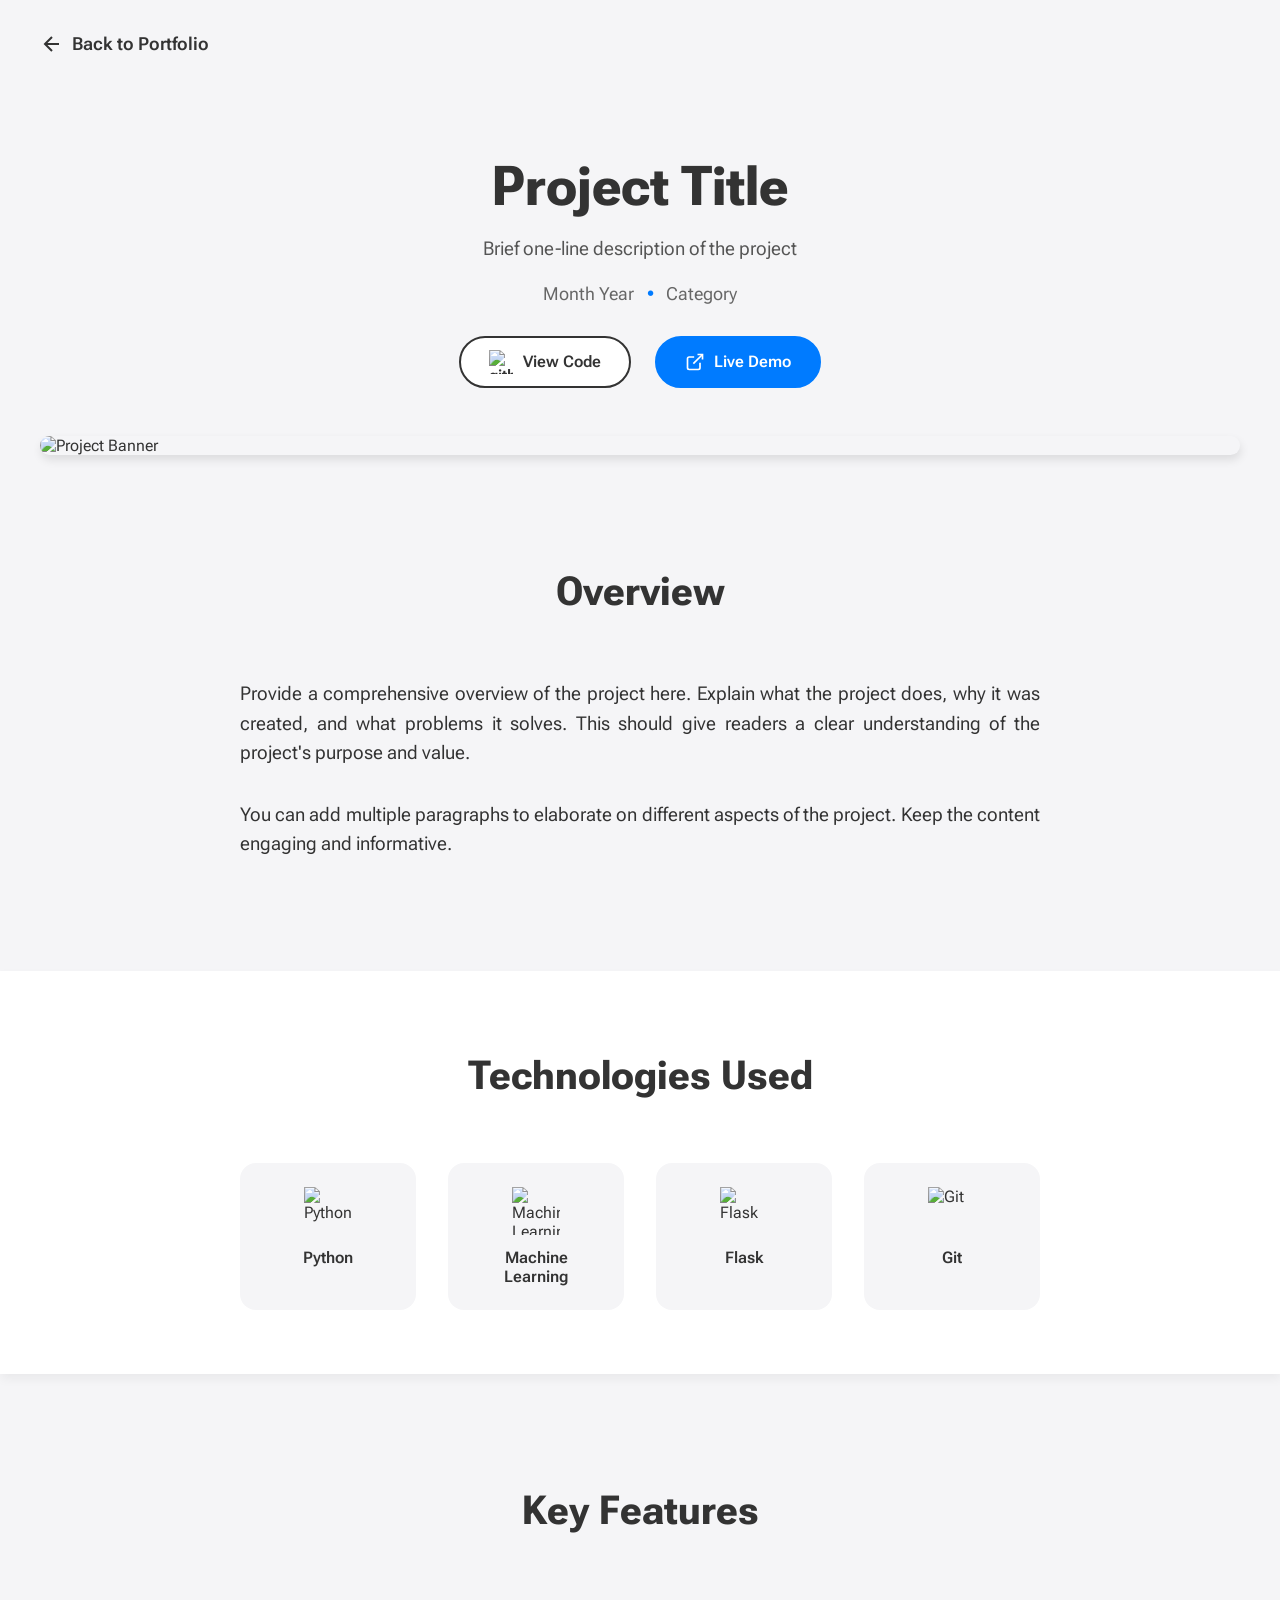
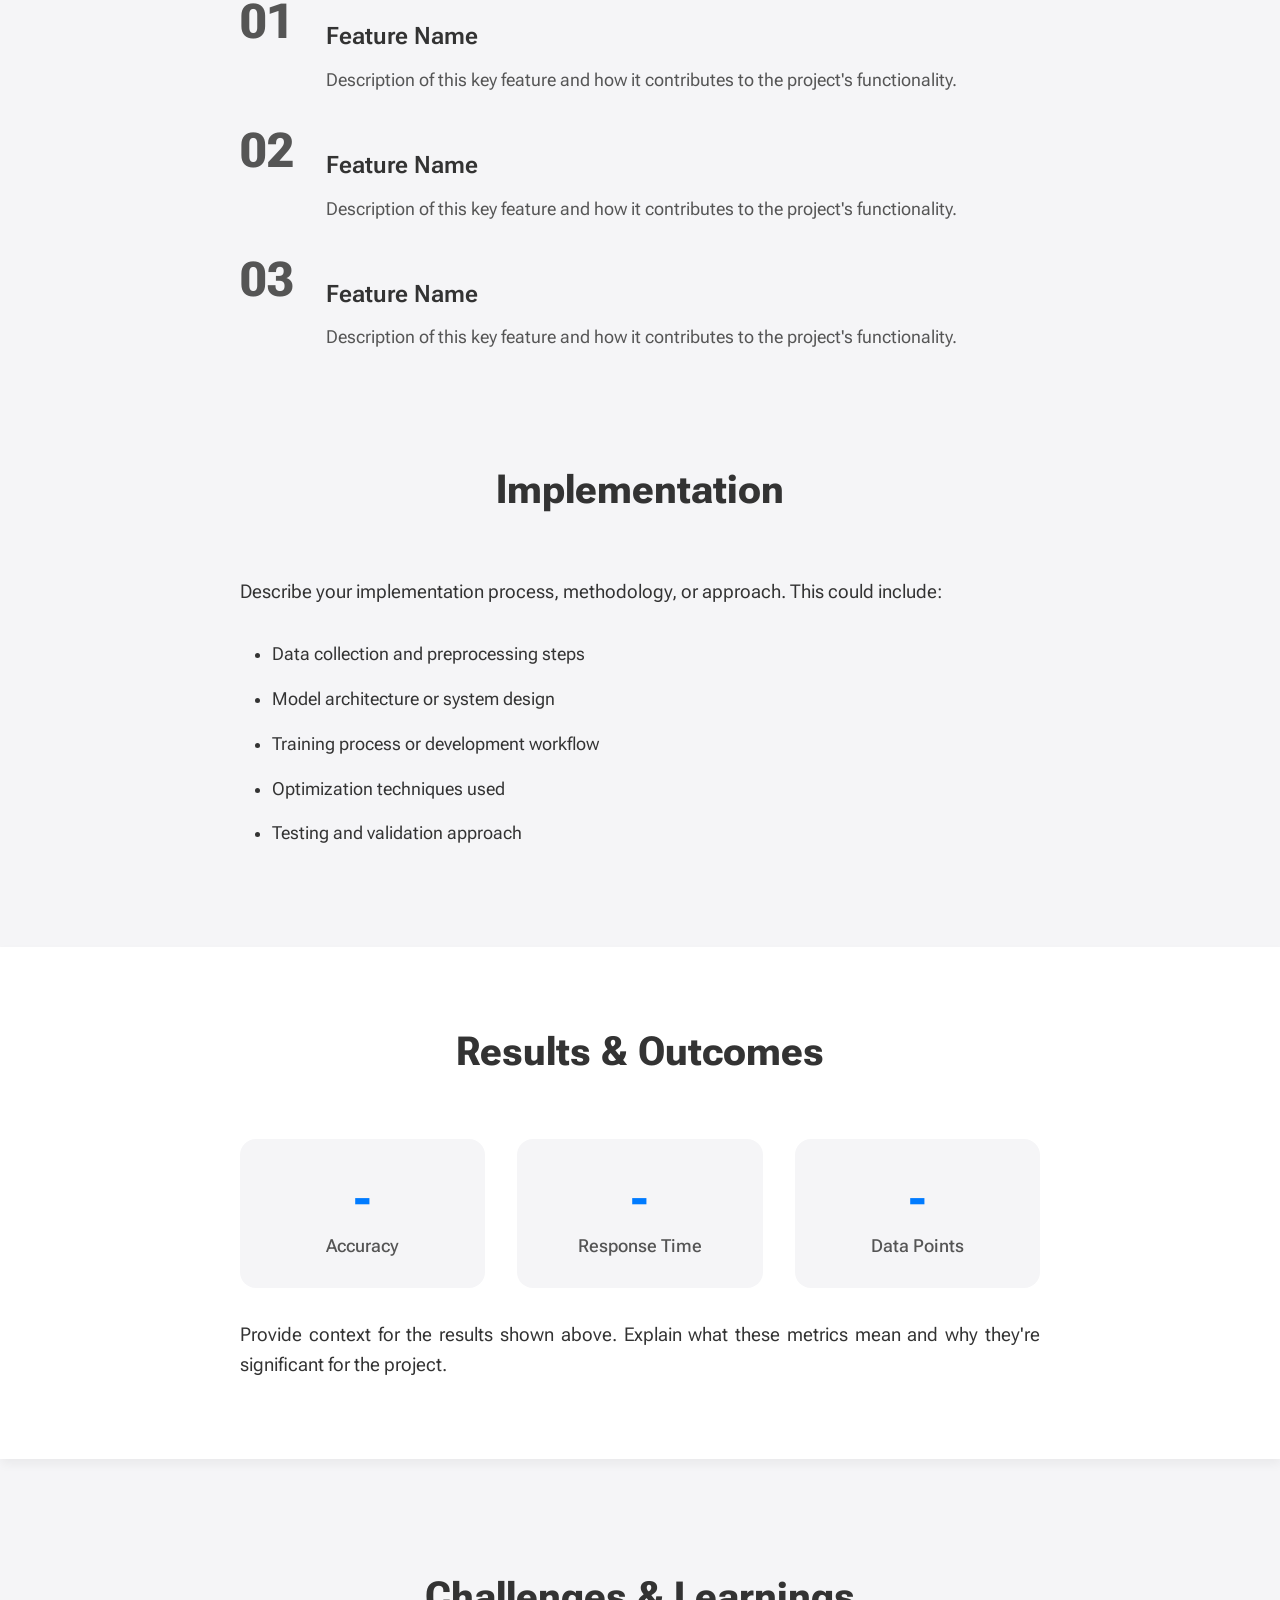
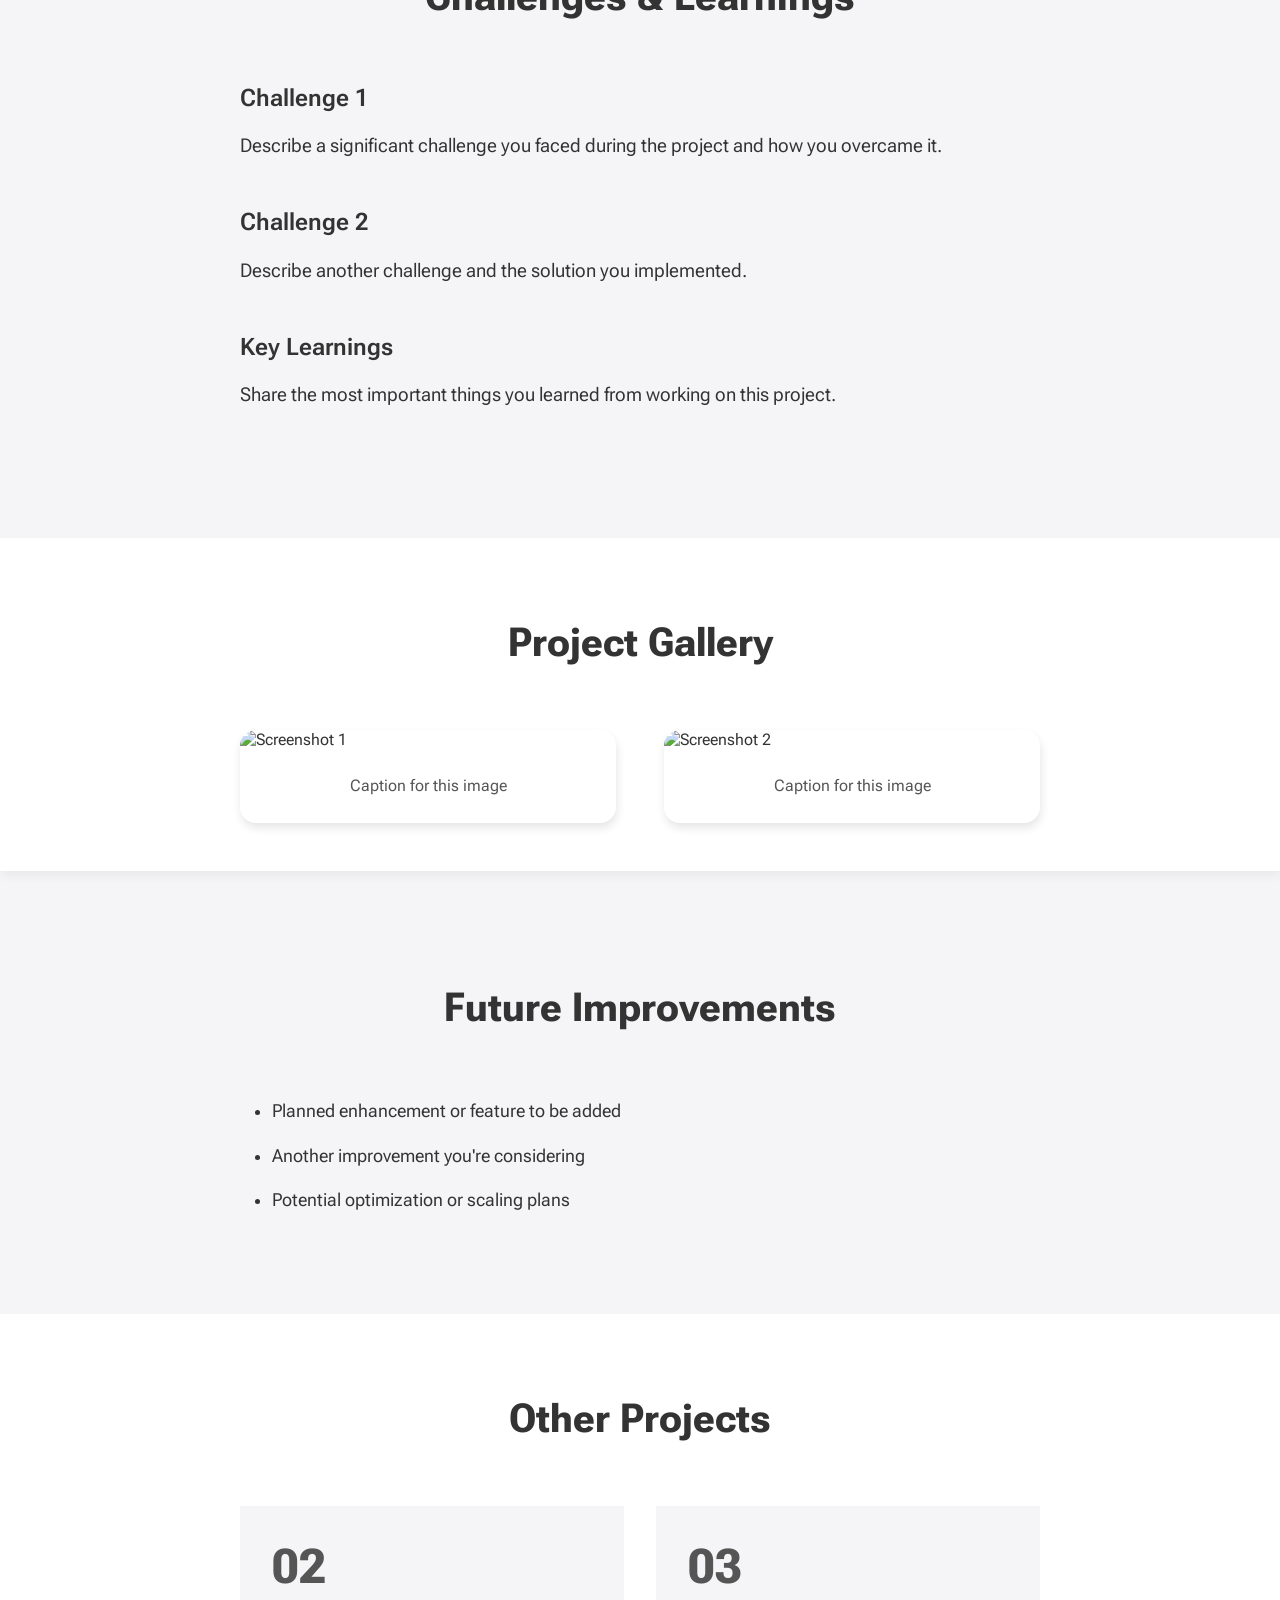
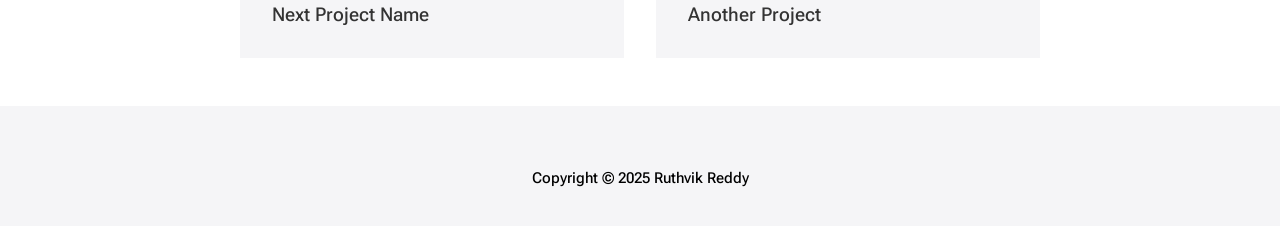
==== projects/lawmate.html @ 62420c9e "Update Portfolio" ====
<!DOCTYPE html>
<html lang="en">
  <head>
    <meta charset="UTF-8" />
    <meta name="viewport" content="width=device-width, initial-scale=1.0" />
    <link rel="stylesheet" type="text/css" href="../public/project-template.css" />
    <link rel="preconnect" href="https://fonts.googleapis.com" />
    <link rel="preconnect" href="https://fonts.gstatic.com" crossorigin />
    <link
      href="https://fonts.googleapis.com/css2?family=Roboto+Flex:opsz,wght@8..144,100..1000&display=swap"
      rel="stylesheet"
    />
    <title>Project Name - Portfolio</title>
  </head>
  <body>
    <!-- Back Navigation -->
    <nav class="back-nav">
      <a href="index.html" class="back-link">
        <svg width="24" height="24" viewBox="0 0 24 24" fill="none" stroke="currentColor" stroke-width="2">
          <path d="M19 12H5M12 19l-7-7 7-7"/>
        </svg>
        Back to Portfolio
      </a>
    </nav>

    <!-- Project Header -->
    <section class="project-header">
      <div class="project-header-content">
        <h1 class="project-title">Project Title</h1>
        <p class="project-subtitle">Brief one-line description of the project</p>
        <div class="project-meta">
          <span class="project-date">Month Year</span>
          <span class="meta-separator">•</span>
          <span class="project-category">Category</span>
        </div>
        <div class="project-links">
          <a href="#" target="_blank" class="project-link-btn github-btn">
            <img src="assets/github.png" alt="github" />
            View Code
          </a>
          <a href="#" target="_blank" class="project-link-btn demo-btn">
            <svg width="20" height="20" viewBox="0 0 24 24" fill="none" stroke="currentColor" stroke-width="2">
              <path d="M18 13v6a2 2 0 0 1-2 2H5a2 2 0 0 1-2-2V8a2 2 0 0 1 2-2h6"/>
              <polyline points="15 3 21 3 21 9"/>
              <line x1="10" y1="14" x2="21" y2="3"/>
            </svg>
            Live Demo
          </a>
        </div>
      </div>
    </section>

    <!-- Project Image/Banner -->
    <section class="project-banner">
      <div class="banner-container">
        <img src="assets/project-placeholder.png" alt="Project Banner" class="banner-image" />
      </div>
    </section>

    <!-- Project Overview -->
    <section class="project-section">
      <div class="section-content">
        <h2 class="section-heading">Overview</h2>
        <p class="section-text">
          Provide a comprehensive overview of the project here. Explain what the project does,
          why it was created, and what problems it solves. This should give readers a clear
          understanding of the project's purpose and value.
        </p>
        <p class="section-text">
          You can add multiple paragraphs to elaborate on different aspects of the project.
          Keep the content engaging and informative.
        </p>
      </div>
    </section>

    <!-- Tech Stack -->
    <section class="project-section tech-stack-section">
      <div class="section-content">
        <h2 class="section-heading">Technologies Used</h2>
        <div class="tech-grid">
          <div class="tech-item">
            <img src="assets/python.png" alt="Python" class="tech-icon" />
            <span class="tech-name">Python</span>
          </div>
          <div class="tech-item">
            <img src="assets/ML.png" alt="Machine Learning" class="tech-icon" />
            <span class="tech-name">Machine Learning</span>
          </div>
          <div class="tech-item">
            <img src="assets/Flask.png" alt="Flask" class="tech-icon" />
            <span class="tech-name">Flask</span>
          </div>
          <div class="tech-item">
            <img src="assets/GitHub.png" alt="Git" class="tech-icon" />
            <span class="tech-name">Git</span>
          </div>
          <!-- Add more tech items as needed -->
        </div>
      </div>
    </section>

    <!-- Key Features -->
    <section class="project-section">
      <div class="section-content">
        <h2 class="section-heading">Key Features</h2>
        <div class="features-list">
          <div class="feature-item">
            <div class="feature-number">01</div>
            <div class="feature-content">
              <h3 class="feature-title">Feature Name</h3>
              <p class="feature-description">
                Description of this key feature and how it contributes to the project's functionality.
              </p>
            </div>
          </div>
          <div class="feature-item">
            <div class="feature-number">02</div>
            <div class="feature-content">
              <h3 class="feature-title">Feature Name</h3>
              <p class="feature-description">
                Description of this key feature and how it contributes to the project's functionality.
              </p>
            </div>
          </div>
          <div class="feature-item">
            <div class="feature-number">03</div>
            <div class="feature-content">
              <h3 class="feature-title">Feature Name</h3>
              <p class="feature-description">
                Description of this key feature and how it contributes to the project's functionality.
              </p>
            </div>
          </div>
        </div>
      </div>
    </section>

    <!-- Implementation/Methodology -->
    <section class="project-section">
      <div class="section-content">
        <h2 class="section-heading">Implementation</h2>
        <p class="section-text">
          Describe your implementation process, methodology, or approach. This could include:
        </p>
        <ul class="implementation-list">
          <li>Data collection and preprocessing steps</li>
          <li>Model architecture or system design</li>
          <li>Training process or development workflow</li>
          <li>Optimization techniques used</li>
          <li>Testing and validation approach</li>
        </ul>
      </div>
    </section>

    <!-- Results/Outcomes -->
    <section class="project-section results-section">
      <div class="section-content">
        <h2 class="section-heading">Results & Outcomes</h2>
        <div class="results-grid">
          <div class="result-card">
            <div class="result-value">-</div>
            <div class="result-label">Accuracy</div>
          </div>
          <div class="result-card">
            <div class="result-value">-</div>
            <div class="result-label">Response Time</div>
          </div>
          <div class="result-card">
            <div class="result-value">-</div>
            <div class="result-label">Data Points</div>
          </div>
        </div>
        <p class="section-text">
          Provide context for the results shown above. Explain what these metrics mean
          and why they're significant for the project.
        </p>
      </div>
    </section>

    <!-- Challenges & Learnings -->
    <section class="project-section">
      <div class="section-content">
        <h2 class="section-heading">Challenges & Learnings</h2>
        <div class="challenge-item">
          <h3 class="challenge-title">Challenge 1</h3>
          <p class="section-text">
            Describe a significant challenge you faced during the project and how you overcame it.
          </p>
        </div>
        <div class="challenge-item">
          <h3 class="challenge-title">Challenge 2</h3>
          <p class="section-text">
            Describe another challenge and the solution you implemented.
          </p>
        </div>
        <div class="learnings">
          <h3 class="challenge-title">Key Learnings</h3>
          <p class="section-text">
            Share the most important things you learned from working on this project.
          </p>
        </div>
      </div>
    </section>

    <!-- Project Images/Screenshots -->
    <section class="project-section gallery-section">
      <div class="section-content">
        <h2 class="section-heading">Project Gallery</h2>
        <div class="gallery-grid">
          <div class="gallery-item">
            <img src="assets/project-placeholder.png" alt="Screenshot 1" />
            <p class="gallery-caption">Caption for this image</p>
          </div>
          <div class="gallery-item">
            <img src="assets/project-placeholder.png" alt="Screenshot 2" />
            <p class="gallery-caption">Caption for this image</p>
          </div>
        </div>
      </div>
    </section>

    <!-- Future Improvements -->
    <section class="project-section">
      <div class="section-content">
        <h2 class="section-heading">Future Improvements</h2>
        <ul class="improvements-list">
          <li>Planned enhancement or feature to be added</li>
          <li>Another improvement you're considering</li>
          <li>Potential optimization or scaling plans</li>
        </ul>
      </div>
    </section>

    <!-- Navigation to Other Projects -->
    <section class="other-projects">
      <div class="other-projects-content">
        <h2 class="section-heading">Other Projects</h2>
        <div class="other-projects-grid">
          <a href="project2.html" class="other-project-card">
            <span class="other-project-number">02</span>
            <span class="other-project-title">Next Project Name</span>
          </a>
          <a href="project3.html" class="other-project-card">
            <span class="other-project-number">03</span>
            <span class="other-project-title">Another Project</span>
          </a>
        </div>
      </div>
    </section>

    <!-- Footer -->
    <div class="footer">
      <p>Copyright © 2025 Ruthvik Reddy</p>
    </div>

    <!-- Scroll to Top Button -->
    <button id="scrollTopBtn" class="scroll-top-btn">
      <svg width="24" height="24" viewBox="0 0 24 24" fill="none" stroke="currentColor" stroke-width="2">
        <path d="M12 19V5M5 12l7-7 7 7"/>
      </svg>
    </button>

    <!-- JavaScript -->
    <script src="../src/project-template.js"></script>
  </body>
</html>
---- public/project-template.css ----
/* Project Template Styles - Consistent with Main Portfolio */

body {
  font-family: "Roboto Flex", sans-serif;
  margin: 0;
  padding: 0;
  background-color: #f5f5f7;
  color: #333;
  transition: all 0.3s ease;
}

html, body {
  overflow-x: hidden;
  scroll-behavior: smooth;
}

/* Back Navigation */
.back-nav {
  max-width: 75rem;
  margin: 0 auto;
  padding: 2rem 2.5rem 1rem 2.5rem;
}

.back-link {
  display: inline-flex;
  align-items: center;
  gap: 0.5rem;
  text-decoration: none;
  color: #333;
  font-weight: 600;
  font-size: 1.1rem;
  transition: color 0.3s ease, transform 0.3s ease;
}

.back-link:hover {
  color: #007bff;
  transform: translateX(-5px);
}

.back-link svg {
  width: 1.5rem;
  height: 1.5rem;
}

/* Project Header */
.project-header {
  max-width: 75rem;
  margin: 0 auto;
  padding: 2rem 2.5rem;
  text-align: center;
}

.project-header-content {
  max-width: 50rem;
  margin: 0 auto;
}

.project-title {
  font-size: 3.4375rem;
  font-weight: 700;
  color: #333;
  margin-bottom: 0.5rem;
}

.project-subtitle {
  font-size: 1.2rem;
  color: #555;
  margin-bottom: 1.5rem;
  font-weight: 400;
}

.project-meta {
  display: flex;
  justify-content: center;
  align-items: center;
  gap: 0.8rem;
  margin-bottom: 2rem;
  font-size: 1.1rem;
  color: #666;
}

.meta-separator {
  color: #007bff;
  font-weight: 700;
}

.project-links {
  display: flex;
  justify-content: center;
  gap: 1.5rem;
  flex-wrap: wrap;
}

.project-link-btn {
  display: inline-flex;
  align-items: center;
  gap: 0.6rem;
  padding: 0.75rem 1.75rem;
  border: 0.18rem solid #333;
  border-radius: 3.125rem;
  text-decoration: none;
  font-weight: 600;
  font-size: 1rem;
  transition: all 0.3s ease;
}

.github-btn {
  background-color: #fff;
  color: #333;
}

.github-btn:hover {
  background-color: #333;
  color: #fff;
  transform: scale(1.05);
}

.github-btn img {
  width: 1.5rem;
  height: 1.5rem;
}

.demo-btn {
  background-color: #007bff;
  color: #fff;
  border-color: #007bff;
}

.demo-btn:hover {
  background-color: #0056b3;
  border-color: #0056b3;
  transform: scale(1.05);
}

/* Project Banner */
.project-banner {
  max-width: 75rem;
  margin: 0 auto;
  margin-top: 1rem;
  padding: 0 2.5rem 2rem 2.5rem;
}

.banner-container {
  width: 100%;
  border-radius: 1.5625rem;
  overflow: hidden;
  box-shadow: 0.0625rem 0.3125rem 0.625rem rgba(0, 0, 0, 0.1);
}

.banner-image {
  width: 100%;
  height: auto;
  display: block;
}

/* Section Styling */
.project-section {
  max-width: 75rem;
  margin: 0 auto;
  padding: 3rem 2.5rem;
  margin-bottom: 2rem;
}

.section-content {
  max-width: 50rem;
  margin: 0 auto;
}

.section-heading {
  font-size: 2.5rem;
  font-weight: 700;
  color: #333;
  margin-bottom: 4rem;
  text-align: center;
}

.section-text {
  font-size: 1.2rem;
  line-height: 1.85rem;
  color: #333;
  margin-bottom: 2rem;
  text-align: justify;
}

/* Tech Stack Section */
.tech-stack-section {
  background-color: #fff;
  border-radius: 0;
  box-shadow: 0.0625rem 0.3125rem 0.625rem rgba(0, 0, 0, 0.05);
  padding-bottom: 4rem;
}

.tech-grid {
  display: grid;
  grid-template-columns: repeat(auto-fit, minmax(8rem, 1fr));
  gap: 2rem;
  margin-top: 2rem;
}

.tech-item {
  display: flex;
  flex-direction: column;
  align-items: center;
  gap: 0.8rem;
  padding: 1.5rem;
  background-color: #f5f5f7;
  border-radius: 1rem;
  transition: transform 0.3s ease, box-shadow 0.3s ease;
}

.tech-item:hover {
  transform: translateY(-5px);
  box-shadow: 0 0.5rem 1rem rgba(0, 0, 0, 0.1);
}

.tech-icon {
  width: 3rem;
  height: 3rem;
}

.tech-name {
  font-size: 1rem;
  font-weight: 600;
  color: #333;
  text-align: center;
}

/* Features List */
.features-list {
  display: flex;
  flex-direction: column;
  gap: 1rem;
  margin-top: 4rem;
  margin-bottom: -4rem;
}

.feature-item {
  display: flex;
  gap: 2rem;
  align-items: flex-start;
}

.feature-number {
  font-size: 3rem;
  font-weight: 700;
  color: #555;
  flex-shrink: 0;
  line-height: 1;
}

.feature-content {
  flex: 1;
}

.feature-title {
  font-size: 1.5rem;
  font-weight: 600;
  color: #333;
  margin-bottom: 0.5rem;
}

.feature-description {
  font-size: 1.1rem;
  line-height: 1.6rem;
  color: #555;
}

/* Implementation List */
.implementation-list {
  font-size: 1.1rem;
  line-height: 2rem;
  color: #333;
  padding-left: 2rem;
  margin-top: 1rem;
}

.implementation-list li {
  margin-bottom: 0.8rem;
}

/* Results Section */
.results-section {
  background-color: #fff;
  border-radius: 0;
  box-shadow: 0.0625rem 0.3125rem 0.625rem rgba(0, 0, 0, 0.05);
}

.results-grid {
  display: grid;
  grid-template-columns: repeat(auto-fit, minmax(10rem, 1fr));
  gap: 2rem;
  margin: 2rem 0;
}

.result-card {
  text-align: center;
  padding: 2rem;
  background-color: #f5f5f7;
  border-radius: 1rem;
  transition: transform 0.3s ease;
}

.result-card:hover {
  transform: translateY(-5px);
}

.result-value {
  font-size: 3rem;
  font-weight: 700;
  color: #007bff;
  margin-bottom: 0.5rem;
}

.result-label {
  font-size: 1.1rem;
  color: #555;
  font-weight: 500;
}

/* Challenges Section */
.challenge-item,
.learnings {
  margin-bottom: 3rem;
}

.challenge-title {
  font-size: 1.5rem;
  font-weight: 600;
  color: #333;
  margin-bottom: 0.8rem;
}

/* Gallery Section */
.gallery-section {
  background-color: #fff;
  border-radius: 0;
  box-shadow: 0.0625rem 0.3125rem 0.625rem rgba(0, 0, 0, 0.05);
}

.gallery-grid {
  display: grid;
  grid-template-columns: repeat(auto-fit, minmax(20rem, 1fr));
  gap: 3rem;
  margin-top: 2rem;
}

.gallery-item {
  border-radius: 1rem;
  overflow: hidden;
  box-shadow: 0.0625rem 0.3125rem 0.625rem rgba(0, 0, 0, 0.1);
}

.gallery-item img {
  width: 100%;
  height: auto;
  display: block;
}

.gallery-caption {
  padding: 0.7rem;
  font-size: 1rem;
  color: #555;
  text-align: center;
}


/* Lightbox Modal (Image view in Gallery)*/
.lightbox {
  display: none;
  position: fixed;
  top: 0;
  left: 0;
  width: 100%;
  height: 100%;
  background-color: rgba(0, 0, 0, 0.9);
  z-index: 2000;
  justify-content: center;
  align-items: center;
  animation: fadeIn 0.3s ease;
}

.lightbox.active {
  display: flex;
}

@keyframes fadeIn {
  from { opacity: 0; }
  to { opacity: 1; }
}

.lightbox-content {
  position: relative;
  max-width: 90%;
  max-height: 90%;
  display: flex;
  flex-direction: column;
  align-items: center;
  animation: scaleIn 0.3s ease;
  justify-content: center; 
  margin: auto; 
}

@keyframes scaleIn {
  from {
    transform: scale(0.8);
    opacity: 0;
  }
  to {
    transform: scale(1);
    opacity: 1;
  }
}

#lightbox-img {
  max-width: 100%;
  max-height: 80vh;
  width: auto;
  height: auto;
  border-radius: 0.5rem;
  box-shadow: 0 0.625rem 1.875rem rgba(0, 0, 0, 0.5);
  object-fit: contain;
  display: block;   
}

.lightbox-caption-text {
  color: #fff;
  font-size: 1.2rem;
  margin-top: 1.5rem;
  text-align: center;
  padding: 0 2rem;
  font-weight: 500;
}

.lightbox-close {
  position: absolute;
  top: -3rem;
  right: 0;
  font-size: 3rem;
  color: #fff;
  cursor: pointer;
  transition: color 0.3s ease, transform 0.3s ease;
  z-index: 2001;
}

.lightbox-close:hover {
  color: #007bff;
  transform: scale(1.2);
}

/* Update gallery-item for cursor */
.gallery-item {
  cursor: pointer;
  transition: transform 0.3s ease, box-shadow 0.3s ease;
}

.gallery-item:hover {
  transform: translateY(-5px);
  box-shadow: 0.3125rem 0.625rem 1.25rem rgba(0, 0, 0, 0.15);
}

.gallery-item:hover img {
  transform: scale(1.05);
}


/* Improvements List */
.improvements-list {
  font-size: 1.1rem;
  line-height: 2rem;
  color: #333;
  padding-left: 2rem;
  margin-top: 1rem;
}

.improvements-list li {
  margin-bottom: 0.8rem;
}

/* Other Projects Section */
.other-projects {
  max-width: 75rem;
  margin: 0 auto;
  padding: 3rem 2.5rem;
  background-color: #fff;
}

.other-projects-content {
  max-width: 50rem;
  margin: 0 auto;
}

.other-projects-grid {
  display: grid;
  grid-template-columns: repeat(auto-fit, minmax(15rem, 1fr));
  gap: 2rem;
  margin-top: 2rem;
}

.other-project-card {
  position: relative;
  display: flex;
  flex-direction: column;
  padding: 2rem;
  text-decoration: none;
  color: #333;
  background-color: #f5f5f7;
  border-radius: 0;
  transition: background-color 0.3s ease;
  overflow: hidden;
}

.other-project-card:hover {
  background-color: #e8e8ea;
}

.other-project-number {
  font-size: 3rem;
  font-weight: 700;
  color: #555;
  margin-bottom: 0.5rem;
}

.other-project-title {
  font-size: 1.2rem;
  font-weight: 500;
}

.other-project-card::after {
  content: '';
  position: absolute;
  bottom: 0;
  left: 0;
  height: 0.3rem;
  width: 0;
  background-color: #007bff;
  transition: width 0.5s ease;
}

.other-project-card:hover::after {
  width: 100%;
}

/* Footer */
.footer {
  width: 100%;
  display: flex;
  justify-content: center;
  align-items: center;
  color: #000;
  font-size: 0.9375rem;
  font-weight: 500;
  text-align: center;
  padding: 1.5rem 0;
  background-color: #f5f5f7;
  margin-top: 1.5rem;
}

/* Scroll to Top Button */
.scroll-top-btn {
  position: fixed;
  bottom: 2rem;
  right: 2rem;
  width: 3rem;
  height: 3rem;
  background-color: #007bff;
  color: #fff;
  border: none;
  border-radius: 50%;
  cursor: pointer;
  display: none;
  align-items: center;
  justify-content: center;
  box-shadow: 0 0.3125rem 0.625rem rgba(0, 0, 0, 0.2);
  transition: all 0.3s ease;
  z-index: 1000;
}

.scroll-top-btn:hover {
  background-color: #0056b3;
  transform: translateY(-5px);
}

.scroll-top-btn.show {
  display: flex;
}

/* Mobile Responsive */
@media (max-width: 30rem) {
  .back-nav {
    padding: 1.5rem 1.5rem 0.5rem 1.5rem;
  }

  .back-link {
    font-size: 0.95rem;
  }

  .project-header {
    padding: 1.5rem;
  }

  .project-title {
    font-size: 2.5rem;
  }

  .project-subtitle {
    font-size: 1.2rem;
  }

  .project-meta {
    flex-direction: column;
    gap: 0.3rem;
    font-size: 0.95rem;
  }

  .meta-separator {
    display: none;
  }

  .project-links {
    flex-direction: column;
    gap: 1rem;
  }

  .project-link-btn {
    width: 100%;
    justify-content: center;
    font-size: 0.95rem;
    padding: 0.7rem 1.5rem;
  }

  .project-banner {
    padding: 0 1.5rem 1.5rem 1.5rem;
  }

  .banner-container {
    border-radius: 1rem;
  }

  .project-section {
    padding: 2rem 1.5rem;
  }

  .section-heading {
    font-size: 2rem;
  }

  .section-text {
    font-size: 1rem;
    line-height: 1.6rem;
  }

  .tech-grid {
    grid-template-columns: repeat(2, 1fr);
    gap: 1rem;
  }

  .tech-item {
    padding: 1rem;
  }

  .tech-icon {
    width: 2.5rem;
    height: 2.5rem;
  }

  .tech-name {
    font-size: 0.9rem;
  }

  .features-list {
    gap: 2rem;
  }

  .feature-item {
    flex-direction: column;
    gap: 1rem;
  }

  .feature-number {
    font-size: 2.5rem;
  }

  .feature-title {
    font-size: 1.3rem;
  }

  .feature-description {
    font-size: 1rem;
  }

  .implementation-list,
  .improvements-list {
    font-size: 1rem;
    line-height: 1.6rem;
    padding-left: 1.5rem;
  }

  .results-grid {
    grid-template-columns: 1fr;
    gap: 1.5rem;
  }

  .result-card {
    padding: 1.5rem;
  }

  .result-value {
    font-size: 2.5rem;
  }

  .challenge-title {
    font-size: 1.3rem;
  }

  .gallery-grid {
    grid-template-columns: 1fr;
    gap: 1.5rem;
  }

  .other-projects {
    padding: 2rem 1.5rem;
  }

  .other-projects-grid {
    grid-template-columns: 1fr;
    gap: 1.5rem;
  }

  .other-project-card {
    padding: 1.5rem;
  }

  .other-project-number {
    font-size: 2.5rem;
  }

  .other-project-title {
    font-size: 1.1rem;
  }

  .scroll-top-btn {
    bottom: 1.5rem;
    right: 1.5rem;
    width: 2.5rem;
    height: 2.5rem;
  }

  .footer {
    font-size: 0.8rem;
    padding: 1rem 0;
  }
}

/* Tablet Responsive */
@media (min-width: 31rem) and (max-width: 64rem) {
  .back-nav {
    padding: 1.8rem 2rem 0.8rem 2rem;
  }

  .back-link {
    font-size: 1rem;
  }

  .project-header {
    padding: 1.8rem 2rem;
  }

  .project-title {
    font-size: 3rem;
  }

  .project-subtitle {
    font-size: 1.3rem;
  }

  .project-meta {
    font-size: 1rem;
  }

  .project-link-btn {
    font-size: 0.95rem;
    padding: 0.7rem 1.5rem;
  }

  .project-banner {
    padding: 0 2rem 1.8rem 2rem;
  }

  .banner-container {
    border-radius: 1.2rem;
  }

  .project-section {
    padding: 2.5rem 2rem;
  }

  .section-heading {
    font-size: 2.2rem;
  }

  .section-text {
    font-size: 1.1rem;
    line-height: 1.7rem;
  }

  .tech-grid {
    grid-template-columns: repeat(3, 1fr);
    gap: 1.5rem;
  }

  .tech-item {
    padding: 1.2rem;
  }

  .tech-icon {
    width: 2.8rem;
    height: 2.8rem;
  }

  .features-list {
    gap: 2.2rem;
  }

  .feature-number {
    font-size: 2.8rem;
  }

  .feature-title {
    font-size: 1.4rem;
  }

  .feature-description {
    font-size: 1.05rem;
  }

  .implementation-list,
  .improvements-list {
    font-size: 1.05rem;
    line-height: 1.8rem;
  }

  .results-grid {
    grid-template-columns: repeat(3, 1fr);
    gap: 1.8rem;
  }

  .result-card {
    padding: 1.8rem;
  }

  .result-value {
    font-size: 2.8rem;
  }

  .challenge-title {
    font-size: 1.4rem;
  }

  .gallery-grid {
    grid-template-columns: repeat(2, 1fr);
    gap: 1.8rem;
  }

  .other-projects {
    padding: 2.5rem 2rem;
  }

  .other-projects-grid {
    grid-template-columns: repeat(2, 1fr);
    gap: 1.8rem;
  }

  .other-project-card {
    padding: 1.8rem;
  }

  .other-project-number {
    font-size: 2.8rem;
  }

  .other-project-title {
    font-size: 1.15rem;
  }

  .scroll-top-btn {
    bottom: 1.8rem;
    right: 1.8rem;
    width: 2.8rem;
    height: 2.8rem;
  }

  .footer {
    font-size: 0.85rem;
  }
}
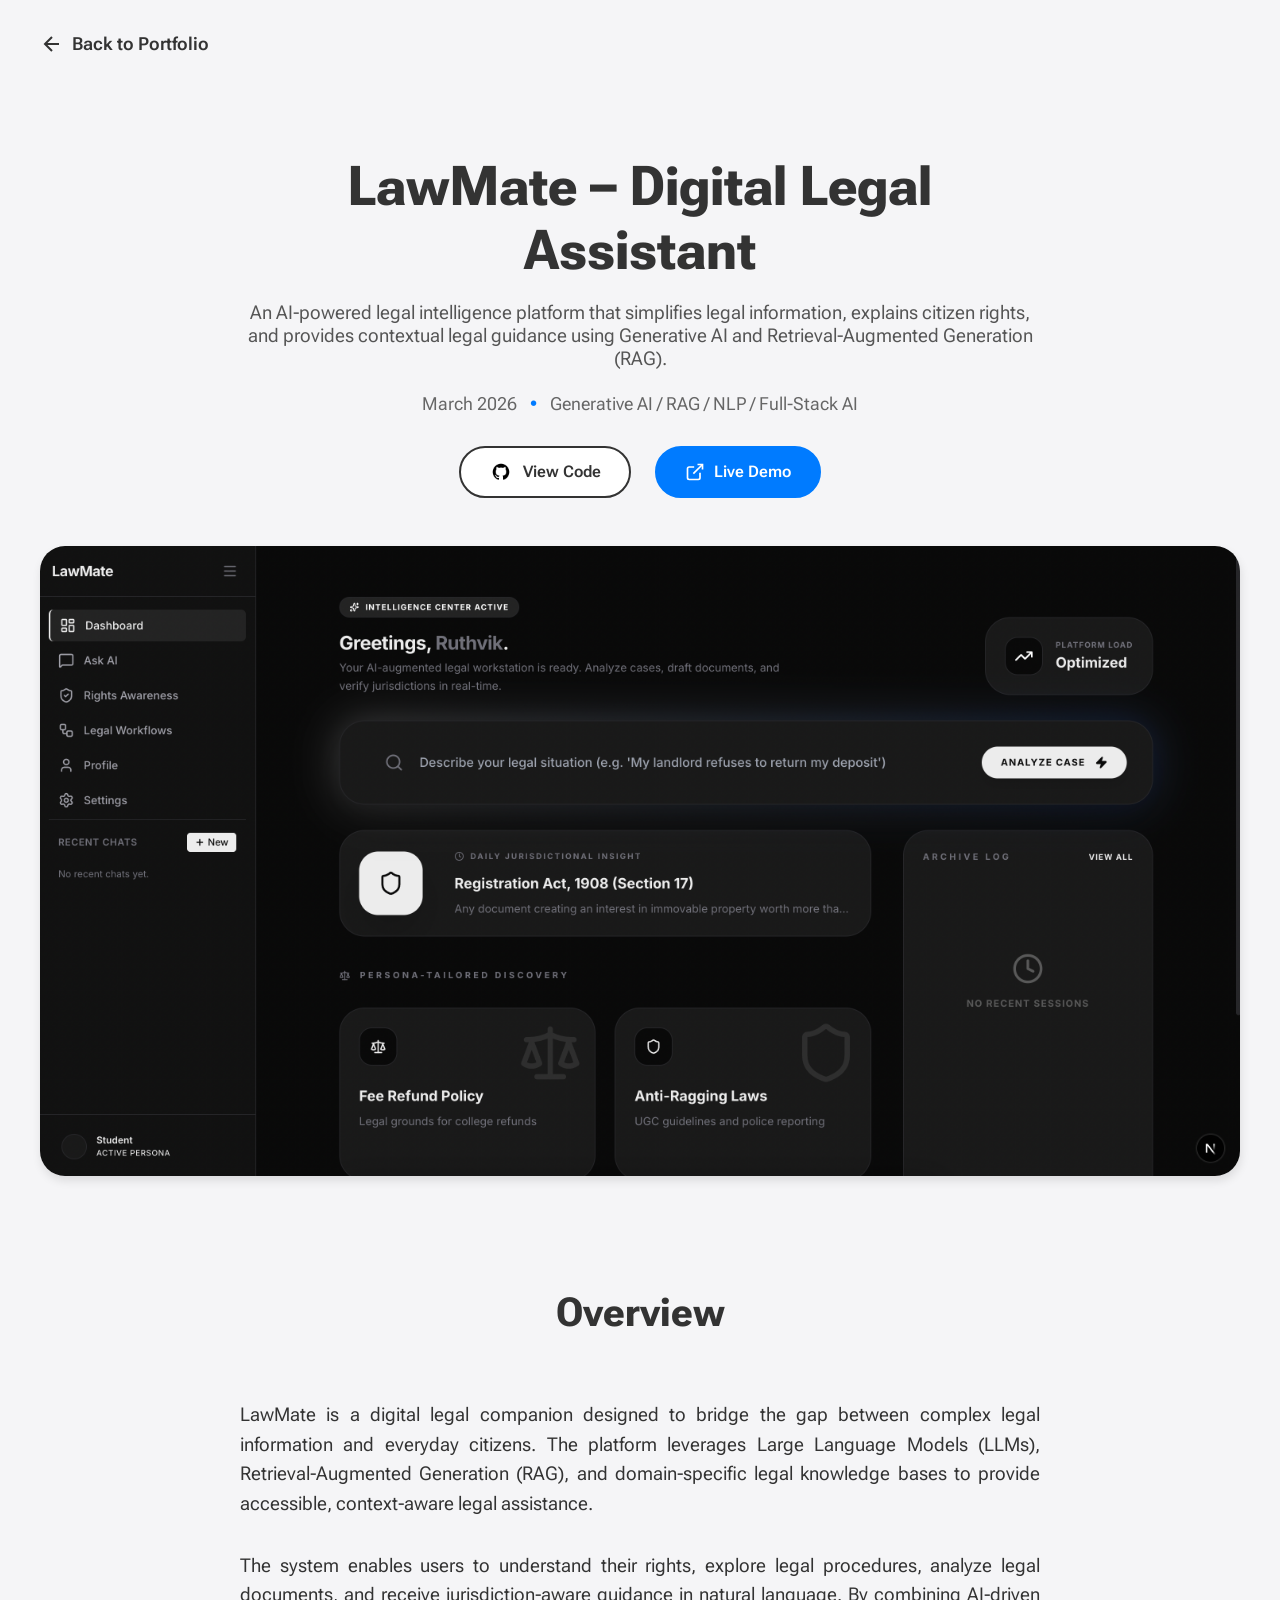
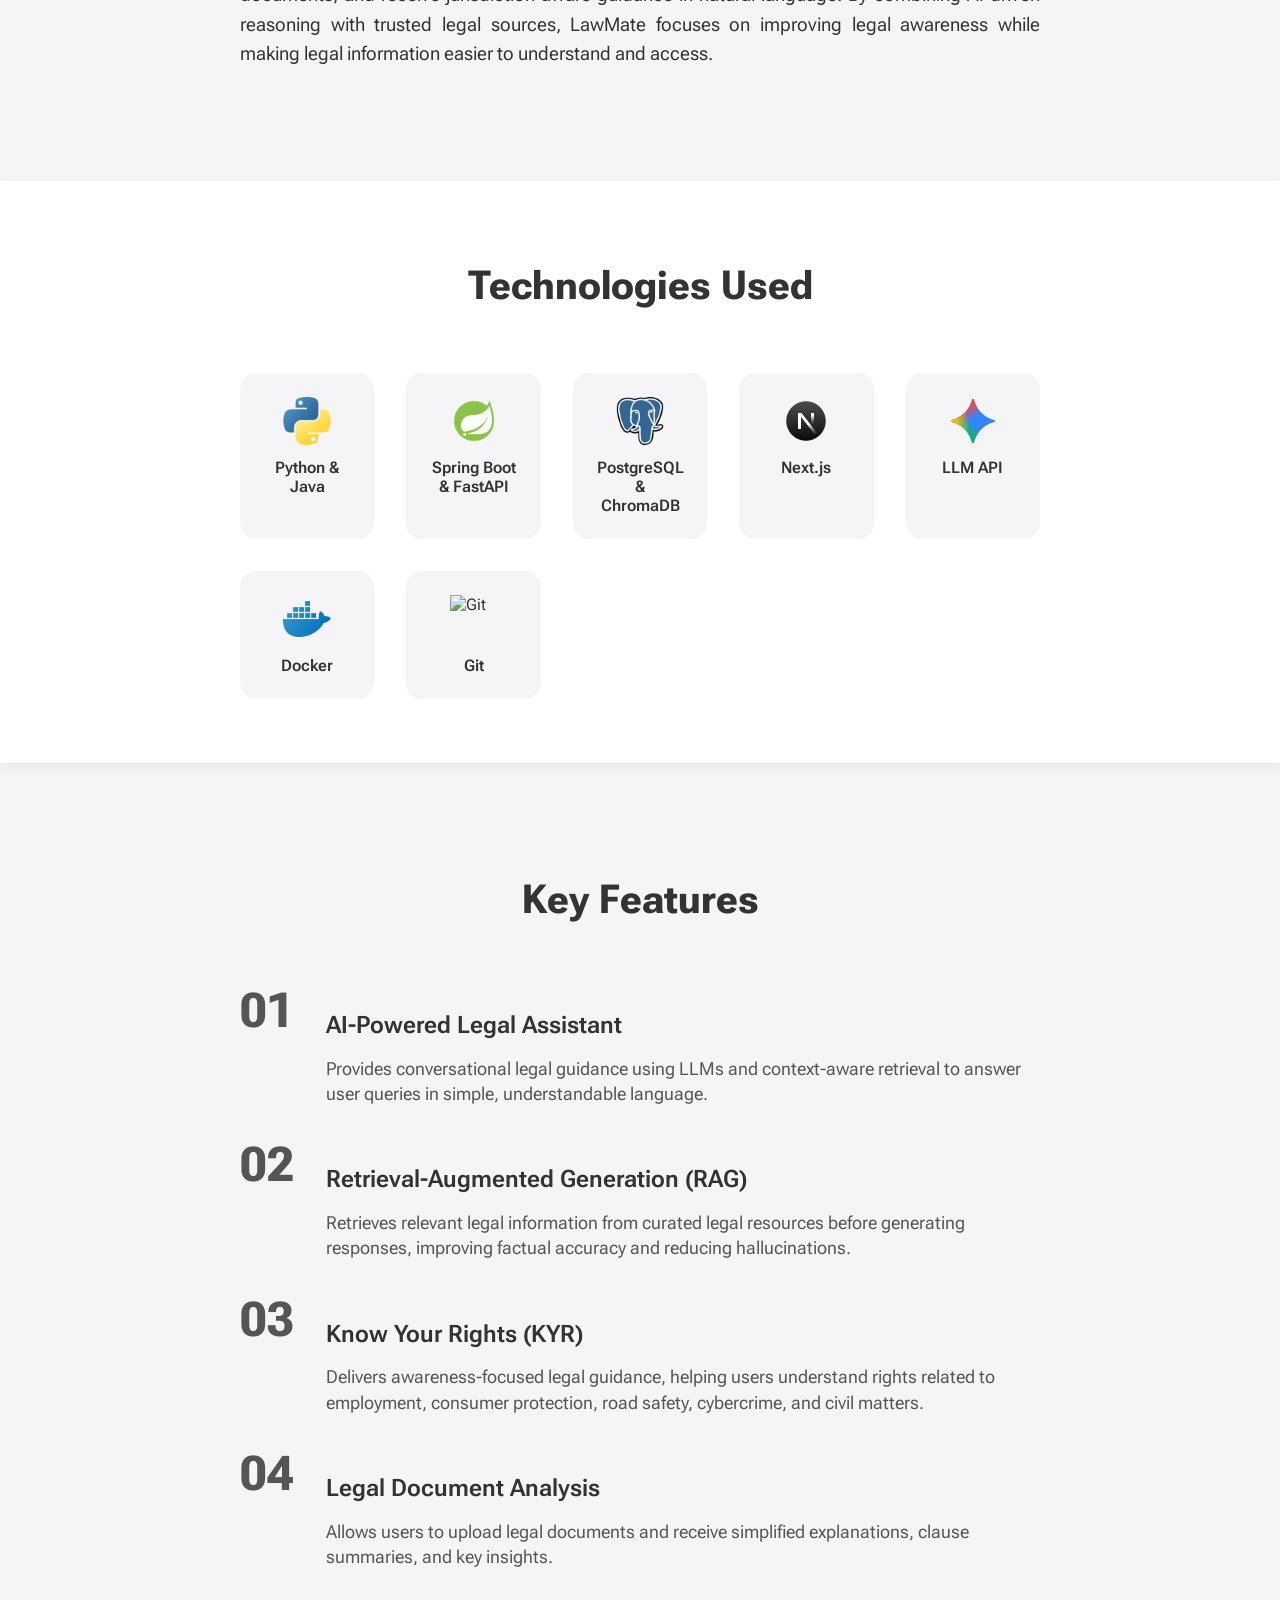
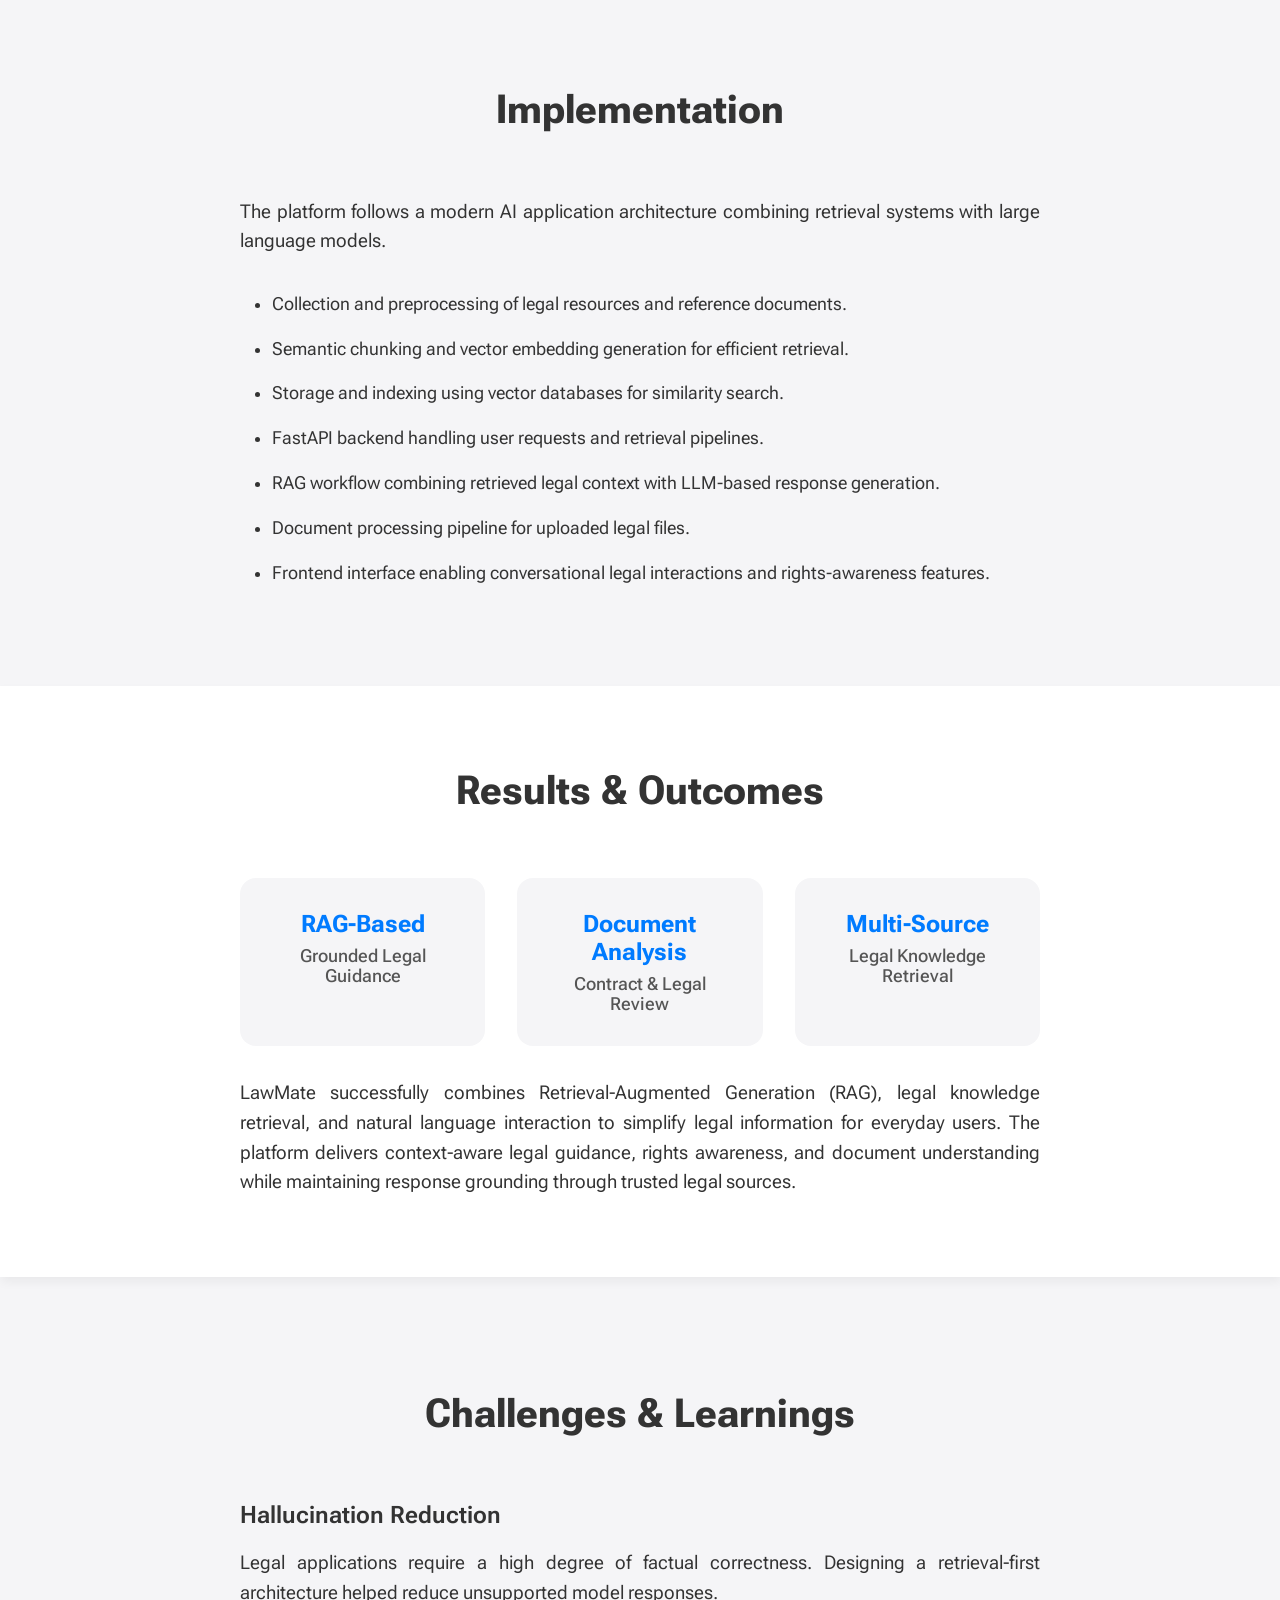
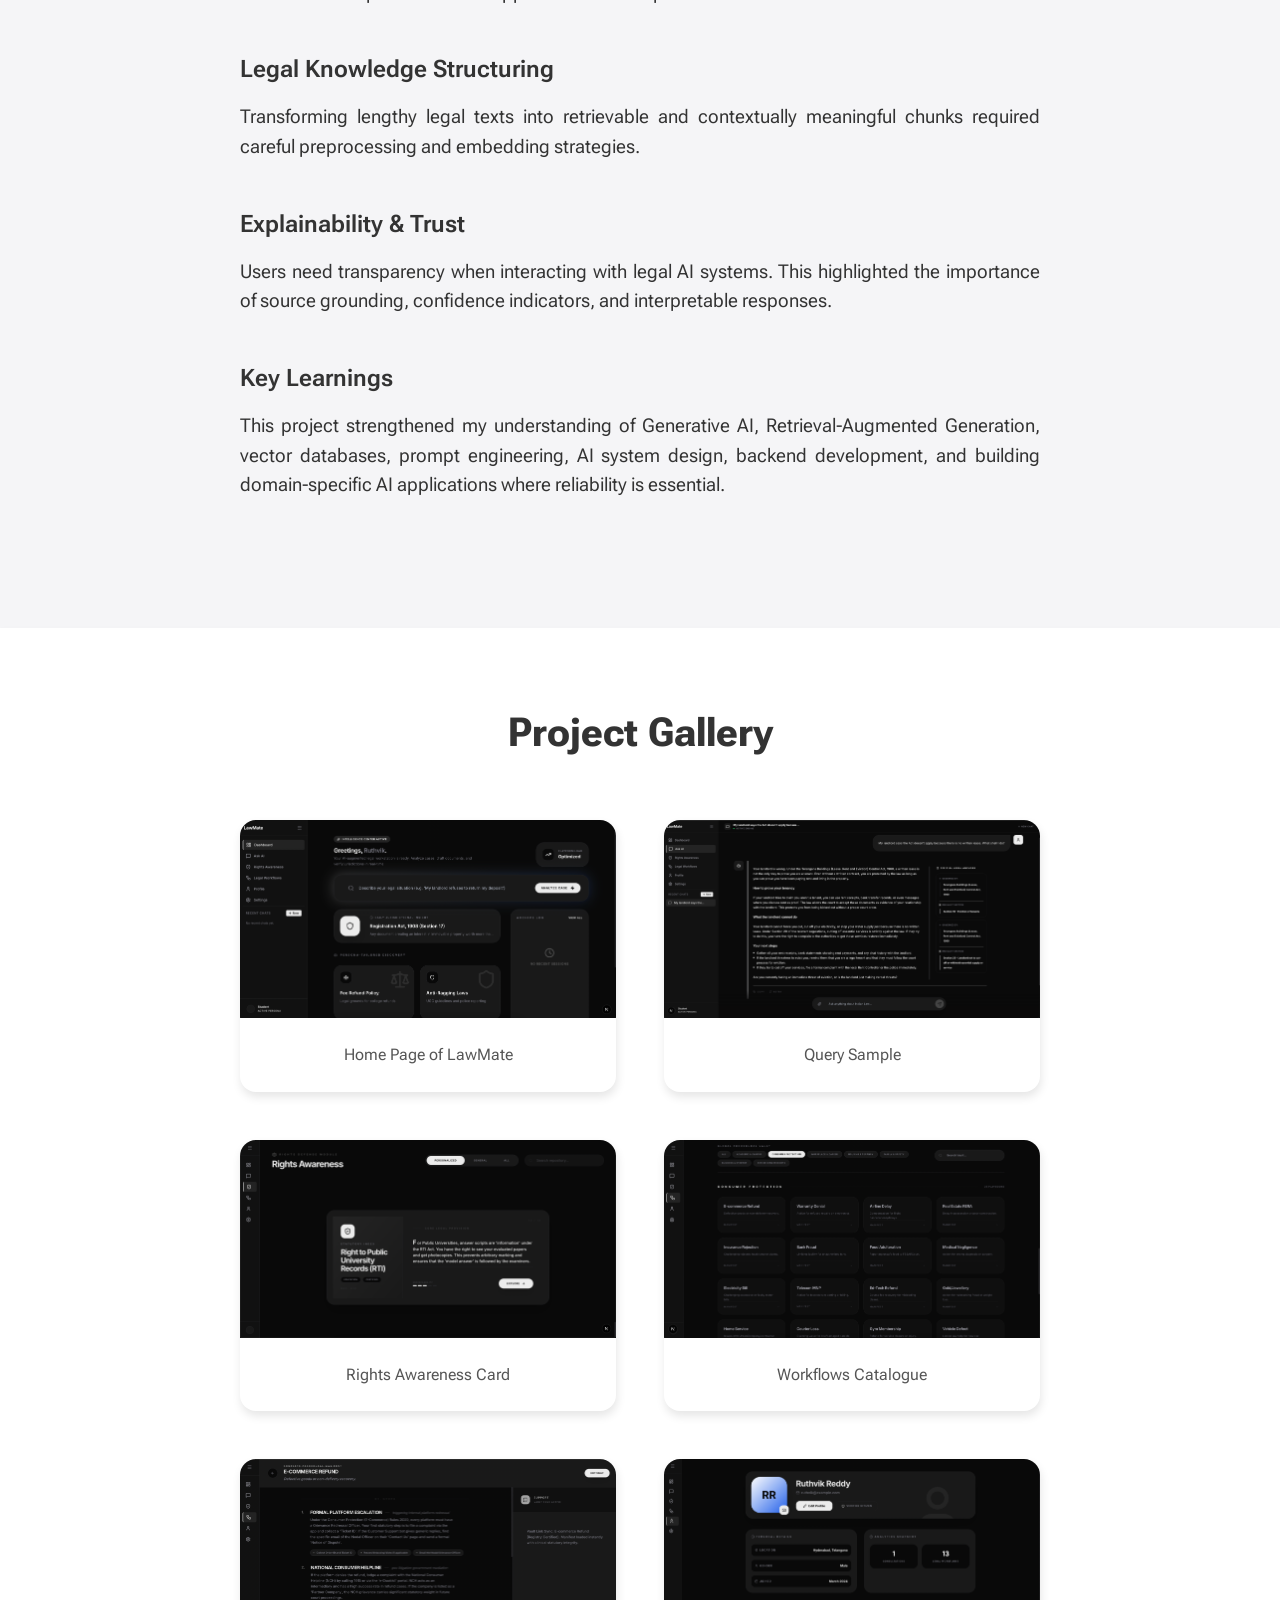
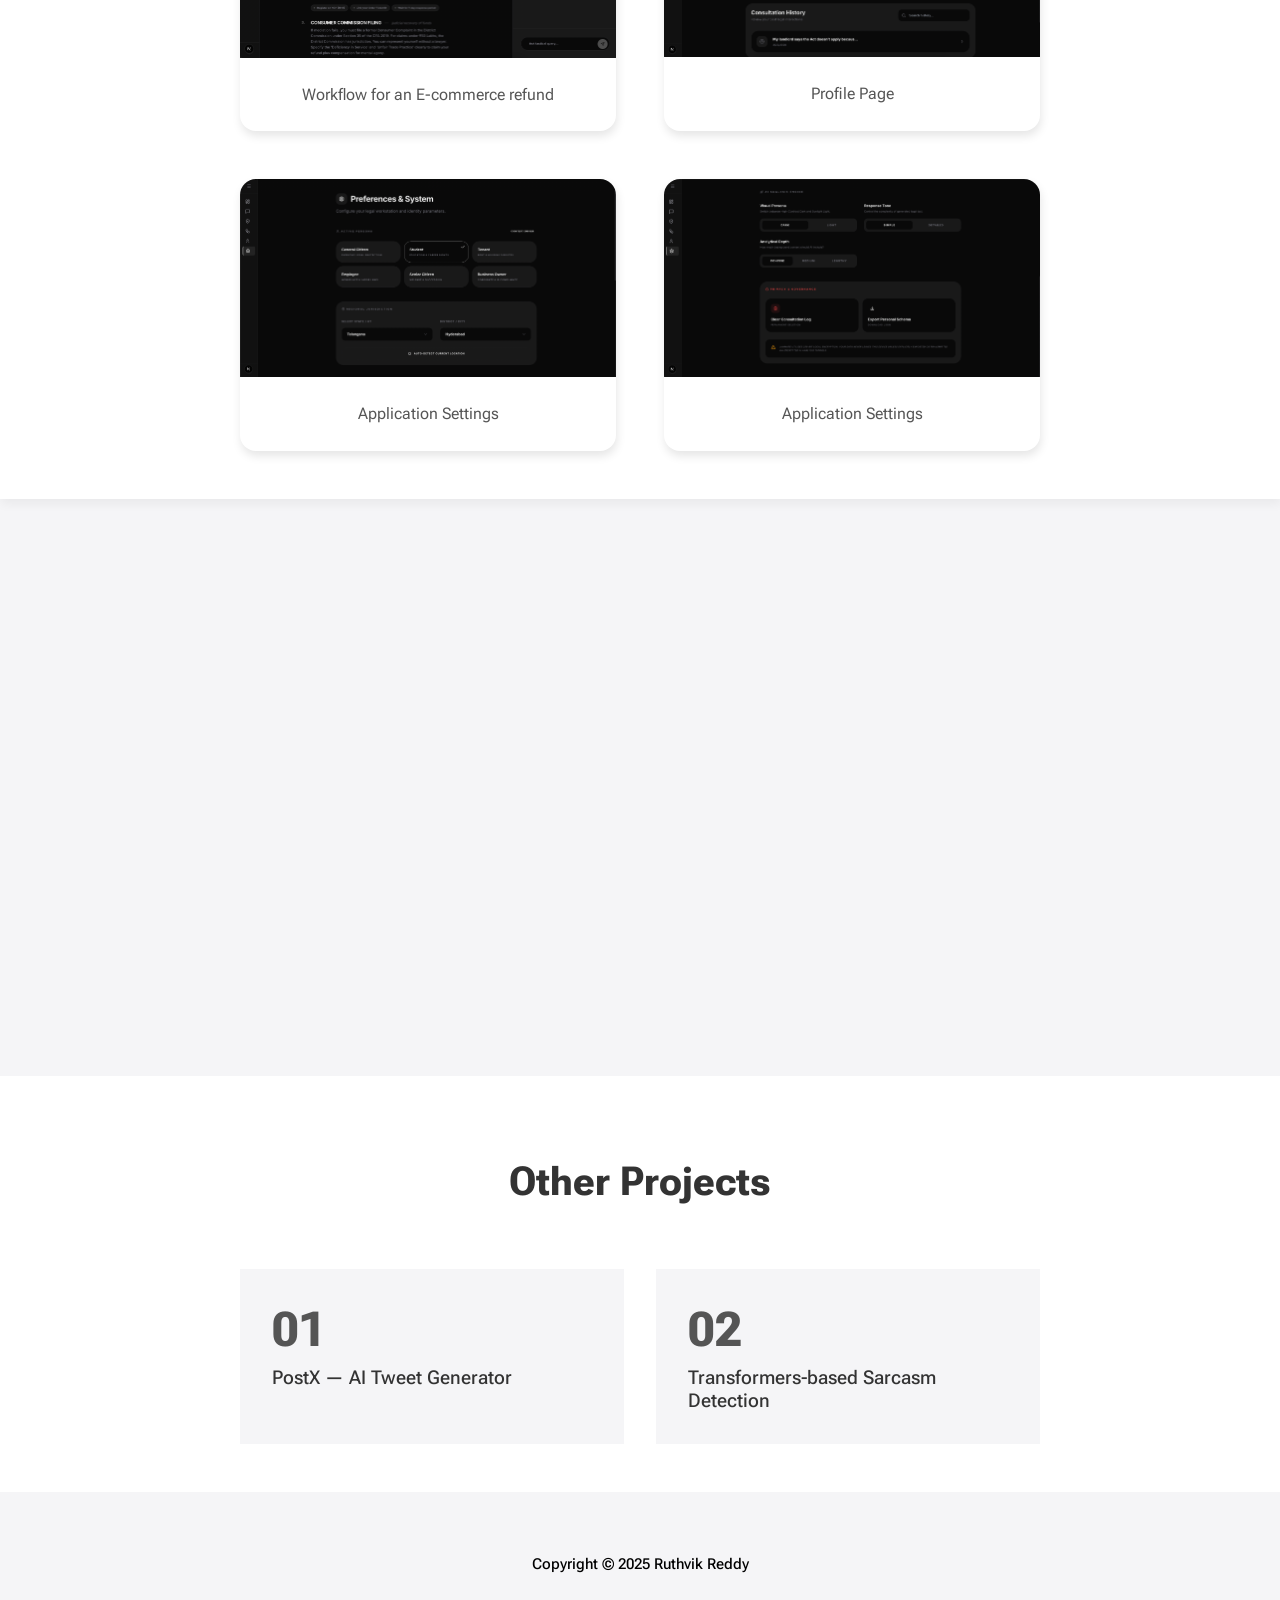
==== commit 557facdd: "Update Projects" ====
--- a/projects/lawmate.html
+++ b/projects/lawmate.html
@@ -26,19 +26,19 @@
     <!-- Project Header -->
     <section class="project-header">
       <div class="project-header-content">
-        <h1 class="project-title">Project Title</h1>
-        <p class="project-subtitle">Brief one-line description of the project</p>
+        <h1 class="project-title">LawMate – Digital Legal Assistant</h1>
+        <p class="project-subtitle">An AI-powered legal intelligence platform that simplifies legal information, explains citizen rights, and provides contextual legal guidance using Generative AI and Retrieval-Augmented Generation (RAG).</p>
         <div class="project-meta">
-          <span class="project-date">Month Year</span>
+          <span class="project-date">March 2026</span>
           <span class="meta-separator">•</span>
-          <span class="project-category">Category</span>
+          <span class="project-category">Generative AI / RAG / NLP / Full-Stack AI</span>
         </div>
         <div class="project-links">
-          <a href="#" target="_blank" class="project-link-btn github-btn">
-            <img src="assets/github.png" alt="github" />
+          <a href="https://github.com/ruthwikr17/lawmate-legal-assistant" target="_blank" class="project-link-btn github-btn">
+            <img src="../assets/github.png" alt="github" />
             View Code
           </a>
-          <a href="#" target="_blank" class="project-link-btn demo-btn">
+          <a href="https://assistantlawmate.vercel.app/" target="_blank" class="project-link-btn demo-btn">
             <svg width="20" height="20" viewBox="0 0 24 24" fill="none" stroke="currentColor" stroke-width="2">
               <path d="M18 13v6a2 2 0 0 1-2 2H5a2 2 0 0 1-2-2V8a2 2 0 0 1 2-2h6"/>
               <polyline points="15 3 21 3 21 9"/>
@@ -53,7 +53,7 @@
     <!-- Project Image/Banner -->
     <section class="project-banner">
       <div class="banner-container">
-        <img src="assets/project-placeholder.png" alt="Project Banner" class="banner-image" />
+        <img src="../assets/Screenshots/Project 6/Home UI.png" alt="Project Banner" class="banner-image" />
       </div>
     </section>
 
@@ -62,13 +62,10 @@
       <div class="section-content">
         <h2 class="section-heading">Overview</h2>
         <p class="section-text">
-          Provide a comprehensive overview of the project here. Explain what the project does,
-          why it was created, and what problems it solves. This should give readers a clear
-          understanding of the project's purpose and value.
+          LawMate is a digital legal companion designed to bridge the gap between complex legal information and everyday citizens. The platform leverages Large Language Models (LLMs), Retrieval-Augmented Generation (RAG), and domain-specific legal knowledge bases to provide accessible, context-aware legal assistance.
         </p>
         <p class="section-text">
-          You can add multiple paragraphs to elaborate on different aspects of the project.
-          Keep the content engaging and informative.
+          The system enables users to understand their rights, explore legal procedures, analyze legal documents, and receive jurisdiction-aware guidance in natural language. By combining AI-driven reasoning with trusted legal sources, LawMate focuses on improving legal awareness while making legal information easier to understand and access.
         </p>
       </div>
     </section>
@@ -79,19 +76,31 @@
         <h2 class="section-heading">Technologies Used</h2>
         <div class="tech-grid">
           <div class="tech-item">
-            <img src="assets/python.png" alt="Python" class="tech-icon" />
-            <span class="tech-name">Python</span>
-          </div>
-          <div class="tech-item">
-            <img src="assets/ML.png" alt="Machine Learning" class="tech-icon" />
-            <span class="tech-name">Machine Learning</span>
-          </div>
-          <div class="tech-item">
-            <img src="assets/Flask.png" alt="Flask" class="tech-icon" />
-            <span class="tech-name">Flask</span>
-          </div>
-          <div class="tech-item">
-            <img src="assets/GitHub.png" alt="Git" class="tech-icon" />
+            <img src="../assets/python.png" alt="Python" class="tech-icon" />
+            <span class="tech-name">Python & Java</span>
+          </div>
+          <div class="tech-item">
+            <img src="../assets/spring.png" alt="Spring Boot" class="tech-icon" />
+            <span class="tech-name">Spring Boot & FastAPI</span>
+          </div>
+          <div class="tech-item">
+            <img src="../assets/postgres.png" alt="PostgreSQL" class="tech-icon" />
+            <span class="tech-name">PostgreSQL & ChromaDB</span>
+          </div>
+          <div class="tech-item">
+            <img src="../assets/Next.png" alt="Next.js" class="tech-icon" />
+            <span class="tech-name">Next.js</span>
+          </div>
+          <div class="tech-item">
+            <img src="../assets/Gemini.svg" alt="Gemini LLM" class="tech-icon" />
+            <span class="tech-name">LLM API</span>
+          </div>
+          <div class="tech-item">
+            <img src="../assets/Docker.png" alt="Docker" class="tech-icon" />
+            <span class="tech-name">Docker</span>
+          </div>
+          <div class="tech-item">
+            <img src="../assets/GitHub.png" alt="Git" class="tech-icon" />
             <span class="tech-name">Git</span>
           </div>
           <!-- Add more tech items as needed -->
@@ -107,30 +116,39 @@
           <div class="feature-item">
             <div class="feature-number">01</div>
             <div class="feature-content">
-              <h3 class="feature-title">Feature Name</h3>
+              <h3 class="feature-title">AI-Powered Legal Assistant</h3>
               <p class="feature-description">
-                Description of this key feature and how it contributes to the project's functionality.
+                Provides conversational legal guidance using LLMs and context-aware retrieval to answer user queries in simple, understandable language.
               </p>
             </div>
           </div>
           <div class="feature-item">
             <div class="feature-number">02</div>
             <div class="feature-content">
-              <h3 class="feature-title">Feature Name</h3>
+              <h3 class="feature-title">Retrieval-Augmented Generation (RAG)</h3>
               <p class="feature-description">
-                Description of this key feature and how it contributes to the project's functionality.
+                Retrieves relevant legal information from curated legal resources before generating responses, improving factual accuracy and reducing hallucinations.
               </p>
             </div>
           </div>
           <div class="feature-item">
             <div class="feature-number">03</div>
             <div class="feature-content">
-              <h3 class="feature-title">Feature Name</h3>
+              <h3 class="feature-title">Know Your Rights (KYR)</h3>
               <p class="feature-description">
-                Description of this key feature and how it contributes to the project's functionality.
+                Delivers awareness-focused legal guidance, helping users understand rights related to employment, consumer protection, road safety, cybercrime, and civil matters.
               </p>
             </div>
           </div>
+          <div class="feature-item">
+            <div class="feature-number">04</div>
+            <div class="feature-content">
+              <h3 class="feature-title">Legal Document Analysis</h3>
+              <p class="feature-description">
+                Allows users to upload legal documents and receive simplified explanations, clause summaries, and key insights.
+              </p>
+            </div>
+          </div>
         </div>
       </div>
     </section>
@@ -140,14 +158,16 @@
       <div class="section-content">
         <h2 class="section-heading">Implementation</h2>
         <p class="section-text">
-          Describe your implementation process, methodology, or approach. This could include:
+          The platform follows a modern AI application architecture combining retrieval systems with large language models.
         </p>
         <ul class="implementation-list">
-          <li>Data collection and preprocessing steps</li>
-          <li>Model architecture or system design</li>
-          <li>Training process or development workflow</li>
-          <li>Optimization techniques used</li>
-          <li>Testing and validation approach</li>
+          <li>Collection and preprocessing of legal resources and reference documents.</li>
+          <li>Semantic chunking and vector embedding generation for efficient retrieval.</li>
+          <li>Storage and indexing using vector databases for similarity search.</li>
+          <li>FastAPI backend handling user requests and retrieval pipelines.</li>
+          <li>RAG workflow combining retrieved legal context with LLM-based response generation.</li>
+          <li>Document processing pipeline for uploaded legal files.</li>
+          <li>Frontend interface enabling conversational legal interactions and rights-awareness features.</li>
         </ul>
       </div>
     </section>
@@ -158,21 +178,20 @@
         <h2 class="section-heading">Results & Outcomes</h2>
         <div class="results-grid">
           <div class="result-card">
-            <div class="result-value">-</div>
-            <div class="result-label">Accuracy</div>
+            <div class="result-value">RAG-Based</div>
+            <div class="result-label">Grounded Legal Guidance</div>
           </div>
           <div class="result-card">
-            <div class="result-value">-</div>
-            <div class="result-label">Response Time</div>
+            <div class="result-value">Document Analysis</div>
+            <div class="result-label">Contract & Legal Review</div>
           </div>
           <div class="result-card">
-            <div class="result-value">-</div>
-            <div class="result-label">Data Points</div>
+            <div class="result-value">Multi-Source</div>
+            <div class="result-label">Legal Knowledge Retrieval</div>
           </div>
         </div>
         <p class="section-text">
-          Provide context for the results shown above. Explain what these metrics mean
-          and why they're significant for the project.
+          LawMate successfully combines Retrieval-Augmented Generation (RAG), legal knowledge retrieval, and natural language interaction to simplify legal information for everyday users. The platform delivers context-aware legal guidance, rights awareness, and document understanding while maintaining response grounding through trusted legal sources.
         </p>
       </div>
     </section>
@@ -182,21 +201,27 @@
       <div class="section-content">
         <h2 class="section-heading">Challenges & Learnings</h2>
         <div class="challenge-item">
-          <h3 class="challenge-title">Challenge 1</h3>
+          <h3 class="challenge-title">Hallucination Reduction</h3>
           <p class="section-text">
-            Describe a significant challenge you faced during the project and how you overcame it.
+            Legal applications require a high degree of factual correctness. Designing a retrieval-first architecture helped reduce unsupported model responses.
           </p>
         </div>
         <div class="challenge-item">
-          <h3 class="challenge-title">Challenge 2</h3>
+          <h3 class="challenge-title">Legal Knowledge Structuring</h3>
           <p class="section-text">
-            Describe another challenge and the solution you implemented.
+            Transforming lengthy legal texts into retrievable and contextually meaningful chunks required careful preprocessing and embedding strategies.
+          </p>
+        </div>
+        <div class="challenge-item">
+          <h3 class="challenge-title">Explainability & Trust</h3>
+          <p class="section-text">
+            Users need transparency when interacting with legal AI systems. This highlighted the importance of source grounding, confidence indicators, and interpretable responses.
           </p>
         </div>
         <div class="learnings">
           <h3 class="challenge-title">Key Learnings</h3>
           <p class="section-text">
-            Share the most important things you learned from working on this project.
+            This project strengthened my understanding of Generative AI, Retrieval-Augmented Generation, vector databases, prompt engineering, AI system design, backend development, and building domain-specific AI applications where reliability is essential.
           </p>
         </div>
       </div>
@@ -208,12 +233,36 @@
         <h2 class="section-heading">Project Gallery</h2>
         <div class="gallery-grid">
           <div class="gallery-item">
-            <img src="assets/project-placeholder.png" alt="Screenshot 1" />
-            <p class="gallery-caption">Caption for this image</p>
-          </div>
-          <div class="gallery-item">
-            <img src="assets/project-placeholder.png" alt="Screenshot 2" />
-            <p class="gallery-caption">Caption for this image</p>
+            <img src="../assets/Screenshots/Project 6/Home UI.png" alt="Home UI" />
+            <p class="gallery-caption">Home Page of LawMate </p>
+          </div>
+          <div class="gallery-item">
+            <img src="../assets/Screenshots/Project 6/Query Test.png" alt="Query" />
+            <p class="gallery-caption">Query Sample</p>
+          </div>
+          <div class="gallery-item">
+            <img src="../assets/Screenshots/Project 6/Rights.png" alt="Rights" />
+            <p class="gallery-caption">Rights Awareness Card</p>
+          </div>
+          <div class="gallery-item">
+            <img src="../assets/Screenshots/Project 6/Workflow Catalogue.png" alt="Workflow Catalogue" />
+            <p class="gallery-caption">Workflows Catalogue</p>
+          </div>
+          <div class="gallery-item">
+            <img src="../assets/Screenshots/Project 6/Workflow Sample .1.png" alt="Workflow" />
+            <p class="gallery-caption">Workflow for an E-commerce refund</p>
+          </div>
+          <div class="gallery-item">
+            <img src="../assets/Screenshots/Project 6/Profile.png" alt="Profile" />
+            <p class="gallery-caption">Profile Page</p>
+          </div>
+          <div class="gallery-item">
+            <img src="../assets/Screenshots/Project 6/Settings.png" alt="Settings" />
+            <p class="gallery-caption">Application Settings</p>
+          </div>
+          <div class="gallery-item">
+            <img src="../assets/Screenshots/Project 6/Settings 2.png" alt="Settings" />
+            <p class="gallery-caption">Application Settings</p>
           </div>
         </div>
       </div>
@@ -224,9 +273,12 @@
       <div class="section-content">
         <h2 class="section-heading">Future Improvements</h2>
         <ul class="improvements-list">
-          <li>Planned enhancement or feature to be added</li>
-          <li>Another improvement you're considering</li>
-          <li>Potential optimization or scaling plans</li>
+          <li>Mobile application deployment for broader accessibility.</li>
+          <li>Multilingual support for regional Indian languages.</li>
+          <li>Real-time integration with government notifications and legal updates.</li>
+          <li>Advanced contract and agreement risk analysis.</li>
+          <li>Personalized legal workflow recommendations based on user situations.</li>
+          <li>Voice-based legal assistant with speech-to-text and text-to-speech capabilities.</li>
         </ul>
       </div>
     </section>
@@ -236,13 +288,13 @@
       <div class="other-projects-content">
         <h2 class="section-heading">Other Projects</h2>
         <div class="other-projects-grid">
-          <a href="project2.html" class="other-project-card">
+          <a href="/projects/ai-tweet-generator.html" class="other-project-card">
+            <span class="other-project-number">01</span>
+            <span class="other-project-title">PostX — AI Tweet Generator</span>
+          </a>
+          <a href="/projects/sarcasm-detection.html" class="other-project-card">
             <span class="other-project-number">02</span>
-            <span class="other-project-title">Next Project Name</span>
-          </a>
-          <a href="project3.html" class="other-project-card">
-            <span class="other-project-number">03</span>
-            <span class="other-project-title">Another Project</span>
+            <span class="other-project-title">Transformers-based Sarcasm Detection</span>
           </a>
         </div>
       </div>
--- a/public/project-template.css
+++ b/public/project-template.css
@@ -305,7 +305,7 @@
 }
 
 .result-value {
-  font-size: 3rem;
+  font-size: 1.5rem;
   font-weight: 700;
   color: #007bff;
   margin-bottom: 0.5rem;
